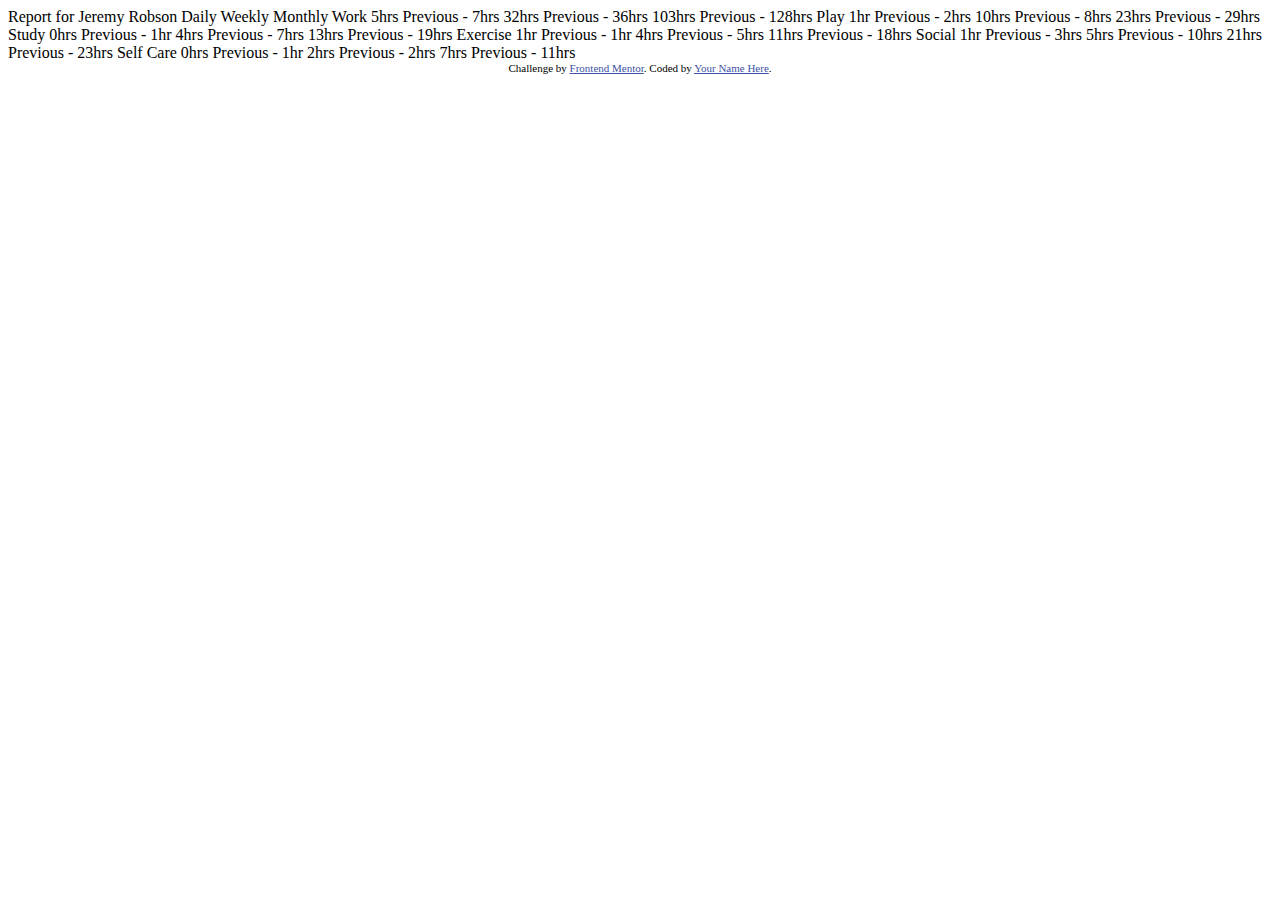
==== index.html @ 849aa230 "initial commit" ====
<!DOCTYPE html>
<html lang="en">
<head>
  <meta charset="UTF-8">
  <meta name="viewport" content="width=device-width, initial-scale=1.0"> <!-- displays site properly based on user's device -->

  <link rel="icon" type="image/png" sizes="32x32" href="./images/favicon-32x32.png">
  
  <title>Frontend Mentor | Time tracking dashboard</title>

  <!-- Feel free to remove these styles or customise in your own stylesheet 👍 -->
  <style>
    .attribution { font-size: 11px; text-align: center; }
    .attribution a { color: hsl(228, 45%, 44%); }
  </style>
</head>
<body>

  Report for
  Jeremy Robson

  Daily
  Weekly
  Monthly

  Work
  5hrs <!-- daily -->
  Previous - 7hrs <!-- daily -->
  32hrs <!-- weekly -->
  Previous - 36hrs <!-- weekly -->
  103hrs <!-- monthly -->
  Previous - 128hrs <!-- monthly -->

  Play
  1hr <!-- daily -->
  Previous - 2hrs <!-- daily -->
  10hrs <!-- weekly -->
  Previous - 8hrs <!-- weekly -->
  23hrs <!-- monthly -->
  Previous - 29hrs <!-- monthly -->

  Study
  0hrs <!-- daily -->
  Previous - 1hr <!-- daily -->
  4hrs <!-- weekly -->
  Previous - 7hrs <!-- weekly -->
  13hrs <!-- monthly -->
  Previous - 19hrs <!-- monthly -->

  Exercise
  1hr <!-- daily -->
  Previous - 1hr <!-- daily -->
  4hrs <!-- weekly -->
  Previous - 5hrs <!-- weekly -->
  11hrs <!-- monthly -->
  Previous - 18hrs <!-- monthly -->

  Social
  1hr <!-- daily -->
  Previous - 3hrs <!-- daily -->
  5hrs <!-- weekly -->
  Previous - 10hrs <!-- weekly -->
  21hrs <!-- monthly -->
  Previous - 23hrs <!-- monthly -->

  Self Care
  0hrs <!-- daily -->
  Previous - 1hr <!-- daily -->
  2hrs <!-- weekly -->
  Previous - 2hrs <!-- weekly -->
  7hrs <!-- monthly -->
  Previous - 11hrs <!-- monthly -->

  
  <div class="attribution">
    Challenge by <a href="https://www.frontendmentor.io?ref=challenge" target="_blank">Frontend Mentor</a>. 
    Coded by <a href="#">Your Name Here</a>.
  </div>
</body>
</html>
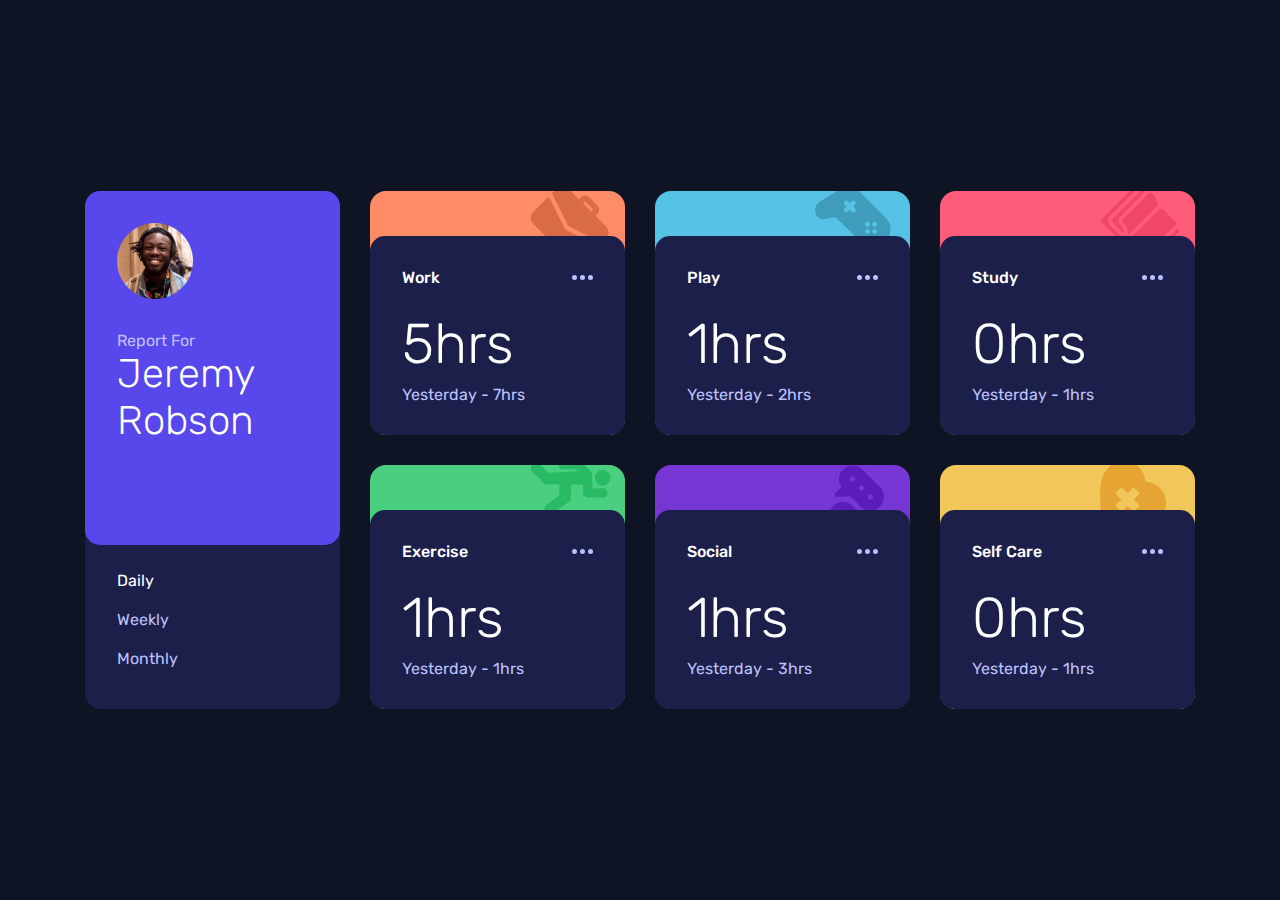
==== commit 50c81a0a: "update" ====
--- a/index.html
+++ b/index.html
@@ -1,80 +1,90 @@
 <!DOCTYPE html>
 <html lang="en">
-<head>
-  <meta charset="UTF-8">
-  <meta name="viewport" content="width=device-width, initial-scale=1.0"> <!-- displays site properly based on user's device -->
+  <head>
+    <meta charset="UTF-8" />
+    <meta name="viewport" content="width=device-width, initial-scale=1.0" />
+    <!-- displays site properly based on user's device -->
 
-  <link rel="icon" type="image/png" sizes="32x32" href="./images/favicon-32x32.png">
-  
-  <title>Frontend Mentor | Time tracking dashboard</title>
+    <link
+      rel="icon"
+      type="image/png"
+      sizes="32x32"
+      href="./images/favicon-32x32.png"
+    />
 
-  <!-- Feel free to remove these styles or customise in your own stylesheet 👍 -->
-  <style>
-    .attribution { font-size: 11px; text-align: center; }
-    .attribution a { color: hsl(228, 45%, 44%); }
-  </style>
-</head>
-<body>
-
-  Report for
-  Jeremy Robson
-
-  Daily
-  Weekly
-  Monthly
-
-  Work
-  5hrs <!-- daily -->
-  Previous - 7hrs <!-- daily -->
-  32hrs <!-- weekly -->
-  Previous - 36hrs <!-- weekly -->
-  103hrs <!-- monthly -->
-  Previous - 128hrs <!-- monthly -->
-
-  Play
-  1hr <!-- daily -->
-  Previous - 2hrs <!-- daily -->
-  10hrs <!-- weekly -->
-  Previous - 8hrs <!-- weekly -->
-  23hrs <!-- monthly -->
-  Previous - 29hrs <!-- monthly -->
-
-  Study
-  0hrs <!-- daily -->
-  Previous - 1hr <!-- daily -->
-  4hrs <!-- weekly -->
-  Previous - 7hrs <!-- weekly -->
-  13hrs <!-- monthly -->
-  Previous - 19hrs <!-- monthly -->
-
-  Exercise
-  1hr <!-- daily -->
-  Previous - 1hr <!-- daily -->
-  4hrs <!-- weekly -->
-  Previous - 5hrs <!-- weekly -->
-  11hrs <!-- monthly -->
-  Previous - 18hrs <!-- monthly -->
-
-  Social
-  1hr <!-- daily -->
-  Previous - 3hrs <!-- daily -->
-  5hrs <!-- weekly -->
-  Previous - 10hrs <!-- weekly -->
-  21hrs <!-- monthly -->
-  Previous - 23hrs <!-- monthly -->
-
-  Self Care
-  0hrs <!-- daily -->
-  Previous - 1hr <!-- daily -->
-  2hrs <!-- weekly -->
-  Previous - 2hrs <!-- weekly -->
-  7hrs <!-- monthly -->
-  Previous - 11hrs <!-- monthly -->
-
-  
-  <div class="attribution">
-    Challenge by <a href="https://www.frontendmentor.io?ref=challenge" target="_blank">Frontend Mentor</a>. 
-    Coded by <a href="#">Your Name Here</a>.
-  </div>
-</body>
-</html>+    <title>Frontend Mentor | Time tracking dashboard</title>
+    <link rel="preconnect" href="https://fonts.googleapis.com" />
+    <link rel="preconnect" href="https://fonts.gstatic.com" crossorigin />
+    <link
+      href="https://fonts.googleapis.com/css2?family=Rubik:wght@300;400;500&display=swap"
+      rel="stylesheet"
+    />
+    <style>
+      body {
+        font-family: "Rubik", sans-serif;
+        font-weight: 400; /* Default weight */
+      }
+    </style>
+    <link rel="stylesheet" href="style.css" />
+    <script src="script.js" defer></script>
+  </head>
+  <body>
+    <main>
+      <div class="card1">
+        <div class="inner1">
+          <img src="images/image-jeremy.png" width="76">
+          <div>
+            <span>Report For</span>
+            <h2>Jeremy Robson</h2>
+          </div>
+        </div>
+        <div class="button-group">
+          <div id="dailyBtn" class="myButton selected">Daily</div>
+          <div id="weeklyBtn" class="myButton">Weekly</div>
+          <div id="monthlyBtn" class="myButton">Monthly</div>
+        </div>
+        
+      </div>
+      <div class="card2">
+        <div class="inner-card">
+          <div class="title">Work<img src="images/icon-ellipsis.svg" /></div>
+          <div class="content" id="work"></div>
+        </div>
+      </div>
+      <div class="card3">
+        <div class="inner-card">
+          <div class="title">Play<img src="images/icon-ellipsis.svg" /></div>
+          <div class="content" id="play"></div>
+        </div>
+      </div>
+      <div class="card4">
+        <div class="inner-card">
+          <div class="title">Study<img src="images/icon-ellipsis.svg" /></div>
+          <div class="content" id="study"></div>
+        </div>
+      </div>
+      <div class="card5">
+        <div class="inner-card">
+          <div class="title">
+            Exercise<img src="images/icon-ellipsis.svg" />
+          </div>
+          <div class="content" id="exercise"></div>
+        </div>
+      </div>
+      <div class="card6">
+        <div class="inner-card">
+          <div class="title">Social<img src="images/icon-ellipsis.svg" /></div>
+          <div class="content" id="social"></div>
+        </div>
+      </div>
+      <div class="card7">
+        <div class="inner-card">
+          <div class="title">
+            Self Care<img src="images/icon-ellipsis.svg" />
+          </div>
+          <div class="content" id="self-care"></div>
+        </div>
+      </div>
+    </main>
+  </body>
+</html>
--- a/style.css
+++ b/style.css
@@ -0,0 +1,227 @@
+:root {
+    --blue: hsl(246, 80%, 60%);
+    --light-red-work: hsl(15, 100%, 70%);
+    --soft-blue-play: hsl(195, 74%, 62%);
+    --light-red-study: hsl(348, 100%, 68%);
+    --lime-green-exercise: hsl(145, 58%, 55%);
+    --violet-social: hsl(264, 64%, 52%);
+    --soft-orange-self-care: hsl(43, 84%, 65%);
+
+    --very-dark-blue: hsl(226, 43%, 10%);   /* #0E1323 - background      */
+    --dark-blue: hsl(235, 46%, 20%);        /* #1C204B - card bg         */
+    --desaturated-blue: hsl(235, 45%, 61%); /* #33397A - hovered card bg */
+    --pale-blue: hsl(236, 100%, 87%);       /* #BBC0FF - text and 3 dot  */
+  }
+
+* {
+    margin: 0;
+    padding: 0;
+    box-sizing: border-box;
+}
+
+body {
+    background-color: var(--very-dark-blue);
+    color: white;
+    display: flex;
+    justify-content: center;
+
+    height: 100dvh;
+    align-items: center;
+}
+
+main {
+    width: 1110px;
+    height: 518px;
+    display: grid;
+    grid-template-rows: 1fr 1fr;
+    grid-template-columns: 1fr 1fr 1fr 1fr;
+    gap: 30px;
+}
+
+.card1, .card2, .card3, .card4, .card5, .card6, .card7 {
+    border-radius: 16px;
+}
+
+.card2, .card3, .card4, .card5, .card6, .card7 {
+    display: flex;
+    align-items: flex-end;
+    background-repeat: no-repeat;
+    background-position: 160px -5px;
+}
+
+.card1 {
+    background-color: var(--dark-blue);
+    grid-row-start: 2 span;
+}
+
+.card2 {
+    background-color: var(--light-red-work);
+    background-image: url('images/icon-work.svg');
+}
+
+.card3 {
+    background-color: var(--soft-blue-play);
+    background-image: url('images/icon-play.svg');
+}
+
+.card4 {
+    background-color: var(--light-red-study);
+    background-image: url('images/icon-study.svg');
+}
+
+.card5 {
+    background-color: var(--lime-green-exercise);
+    background-image: url('images/icon-exercise.svg');
+}
+
+.card6 {
+    background-color: var(--violet-social);
+    background-image: url('images/icon-social.svg');
+}
+
+.card7 {
+    background-color: var(--soft-orange-self-care);
+    background-image: url('images/icon-self-care.svg');
+}
+
+.inner-card {
+    background-color: var(--dark-blue);
+    width: 100%;
+    height: 199px;
+    border-radius: 15px;
+    padding: 32px;
+}
+
+.inner-card:hover {
+    background-color: var(--desaturated-blue);
+}
+
+.inner1 {
+    background-color: var(--blue);
+    width: 100%;
+    height: 354px;
+    border-radius: 15px;
+
+    display: flex;
+    flex-direction: column;
+    gap: 32px;
+    padding :32px;
+}
+
+span {
+    color: var(--pale-blue);
+}
+
+.inner-card p {
+    color: var(--pale-blue)
+}
+
+h1 {
+    font-size: 3.5rem;
+    font-weight: 300;
+    margin-bottom: 8px;
+}
+
+h2 {
+    font-size: 2.5rem;
+    font-weight: 300;
+}
+
+.title {
+    width: 100%;
+    display: flex;
+    align-items: center;
+    justify-content: space-between;
+    margin-bottom: 24px;
+    font-weight: 500;
+}
+
+.button-group {
+    display: flex;
+    flex-direction: column;
+    margin-top: 16px;
+}
+
+.myButton {
+    padding: 10px 32px;
+    color: var(--pale-blue);
+    cursor: pointer;
+}
+
+.myButton:hover {
+    background-color: rgba(0, 0, 0, 0.1);
+}
+
+.selected {
+    color: white;
+}
+
+@media (max-width: 1110px) {
+    /* Your CSS rules here */
+    body {
+
+        align-items: flex-start;
+        margin: 81px 0;
+    }
+
+    main {
+        display: flex;
+        flex-direction: column;
+        height: auto;
+        max-width: 327px;
+    }
+
+    .card1 {
+        height: 203px;
+    }
+
+    .card2, .card3, .card4, .card5, .card6, .card7 {
+        height: 160px;
+        background-position: 230px -5px;
+    }
+    
+    .inner-card {
+        height: 122px;
+    }
+
+    .inner1 {
+        height: 133px;
+    }
+
+    .title {
+        margin-bottom: 6px;
+    }
+
+    h1 {
+        font-size: 2rem;
+    }
+
+    .content {
+        display: flex;
+        width: 100%;
+        align-items: center;
+        justify-content: space-between;
+    }
+
+    .button-group {
+        flex-direction: row;
+        margin: 0;
+    }
+
+    .myButton {
+        padding: 24px;
+        width: 109px;
+        text-align: center;
+    }
+
+    .inner1 {
+        flex-direction: row;
+        gap: 20px;
+        padding: 30px;
+        align-items: center;
+    }
+
+    h2 {
+        font-size: 1.5rem;;
+    }
+}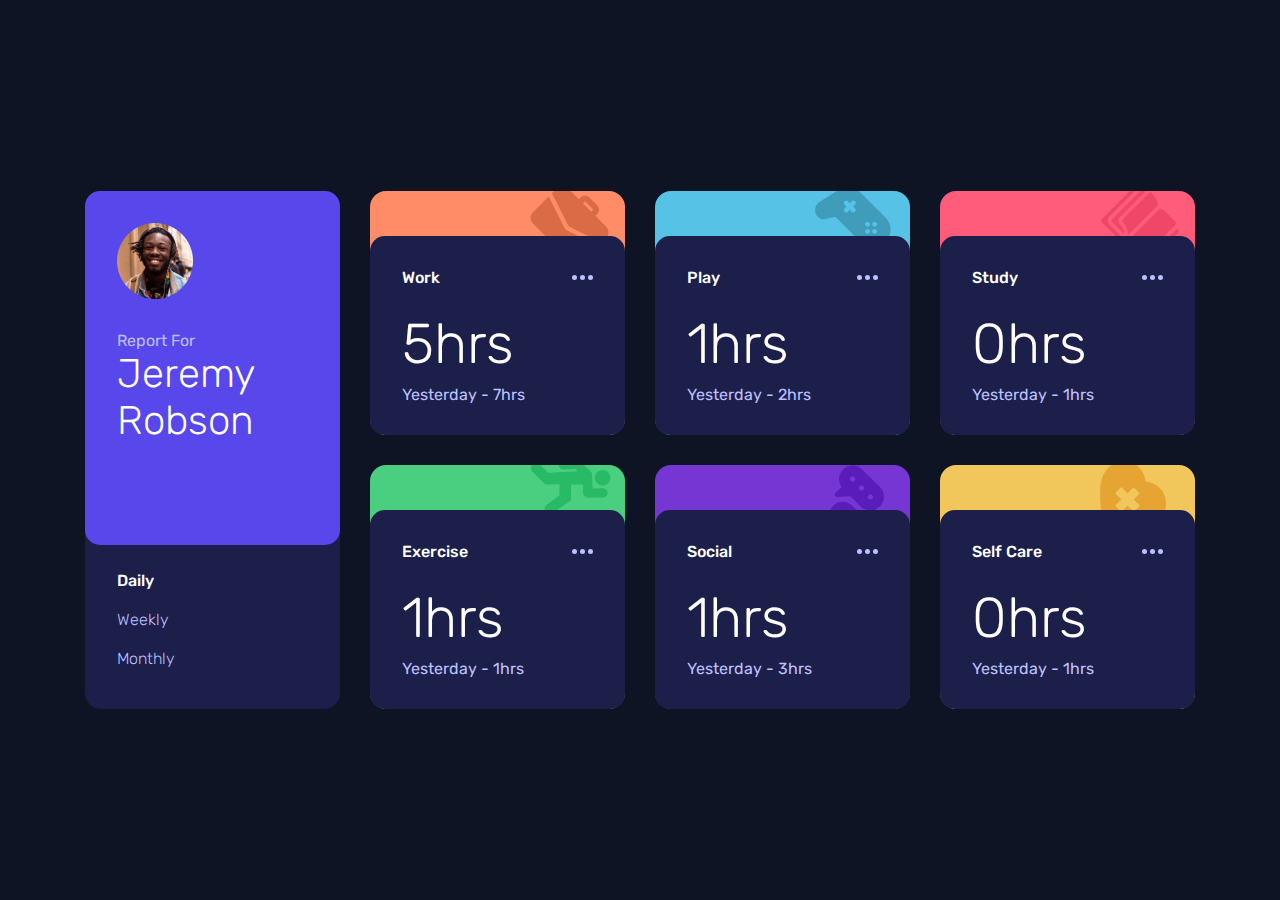
==== commit 7cb98061: "update" ====
--- a/index.html
+++ b/index.html
@@ -32,7 +32,7 @@
     <main>
       <div class="card1">
         <div class="inner1">
-          <img src="images/image-jeremy.png" width="76">
+          <img src="images/image-jeremy.png" width="76" alt="profile picture of jeremy">
           <div>
             <span>Report For</span>
             <h2>Jeremy Robson</h2>
@@ -47,40 +47,40 @@
       </div>
       <div class="card2">
         <div class="inner-card">
-          <div class="title">Work<img src="images/icon-ellipsis.svg" /></div>
+          <div class="title">Work<img src="images/icon-ellipsis.svg" alt="three dots"/></div>
           <div class="content" id="work"></div>
         </div>
       </div>
       <div class="card3">
         <div class="inner-card">
-          <div class="title">Play<img src="images/icon-ellipsis.svg" /></div>
+          <div class="title">Play<img src="images/icon-ellipsis.svg" alt="three dots"/></div>
           <div class="content" id="play"></div>
         </div>
       </div>
       <div class="card4">
         <div class="inner-card">
-          <div class="title">Study<img src="images/icon-ellipsis.svg" /></div>
+          <div class="title">Study<img src="images/icon-ellipsis.svg" alt="three dots"/></div>
           <div class="content" id="study"></div>
         </div>
       </div>
       <div class="card5">
         <div class="inner-card">
           <div class="title">
-            Exercise<img src="images/icon-ellipsis.svg" />
+            Exercise<img src="images/icon-ellipsis.svg" alt="three dots"/>
           </div>
           <div class="content" id="exercise"></div>
         </div>
       </div>
       <div class="card6">
         <div class="inner-card">
-          <div class="title">Social<img src="images/icon-ellipsis.svg" /></div>
+          <div class="title">Social<img src="images/icon-ellipsis.svg" alt="three dots"/></div>
           <div class="content" id="social"></div>
         </div>
       </div>
       <div class="card7">
         <div class="inner-card">
           <div class="title">
-            Self Care<img src="images/icon-ellipsis.svg" />
+            Self Care<img src="images/icon-ellipsis.svg" alt="three dots"/>
           </div>
           <div class="content" id="self-care"></div>
         </div>
--- a/style.css
+++ b/style.css
@@ -146,6 +146,7 @@
     padding: 10px 32px;
     color: var(--pale-blue);
     cursor: pointer;
+    font-weight: 300;
 }
 
 .myButton:hover {
@@ -154,6 +155,7 @@
 
 .selected {
     color: white;
+    font-weight: 500;
 }
 
 @media (max-width: 1110px) {
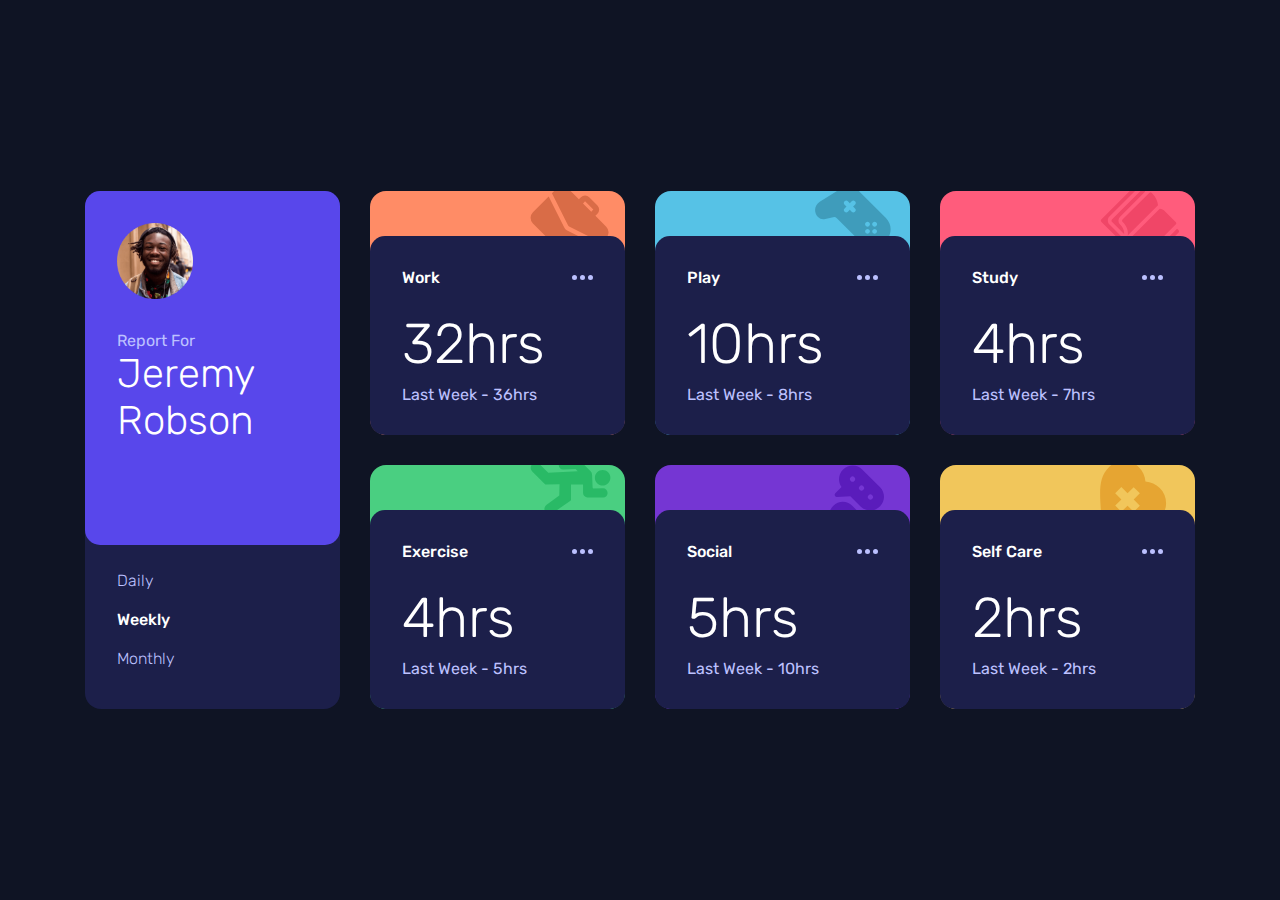
==== commit 0f4a6329: "update" ====
--- a/index.html
+++ b/index.html
@@ -39,8 +39,8 @@
           </div>
         </div>
         <div class="button-group">
-          <div id="dailyBtn" class="myButton selected">Daily</div>
-          <div id="weeklyBtn" class="myButton">Weekly</div>
+          <div id="dailyBtn" class="myButton">Daily</div>
+          <div id="weeklyBtn" class="myButton  selected">Weekly</div>
           <div id="monthlyBtn" class="myButton">Monthly</div>
         </div>
         
